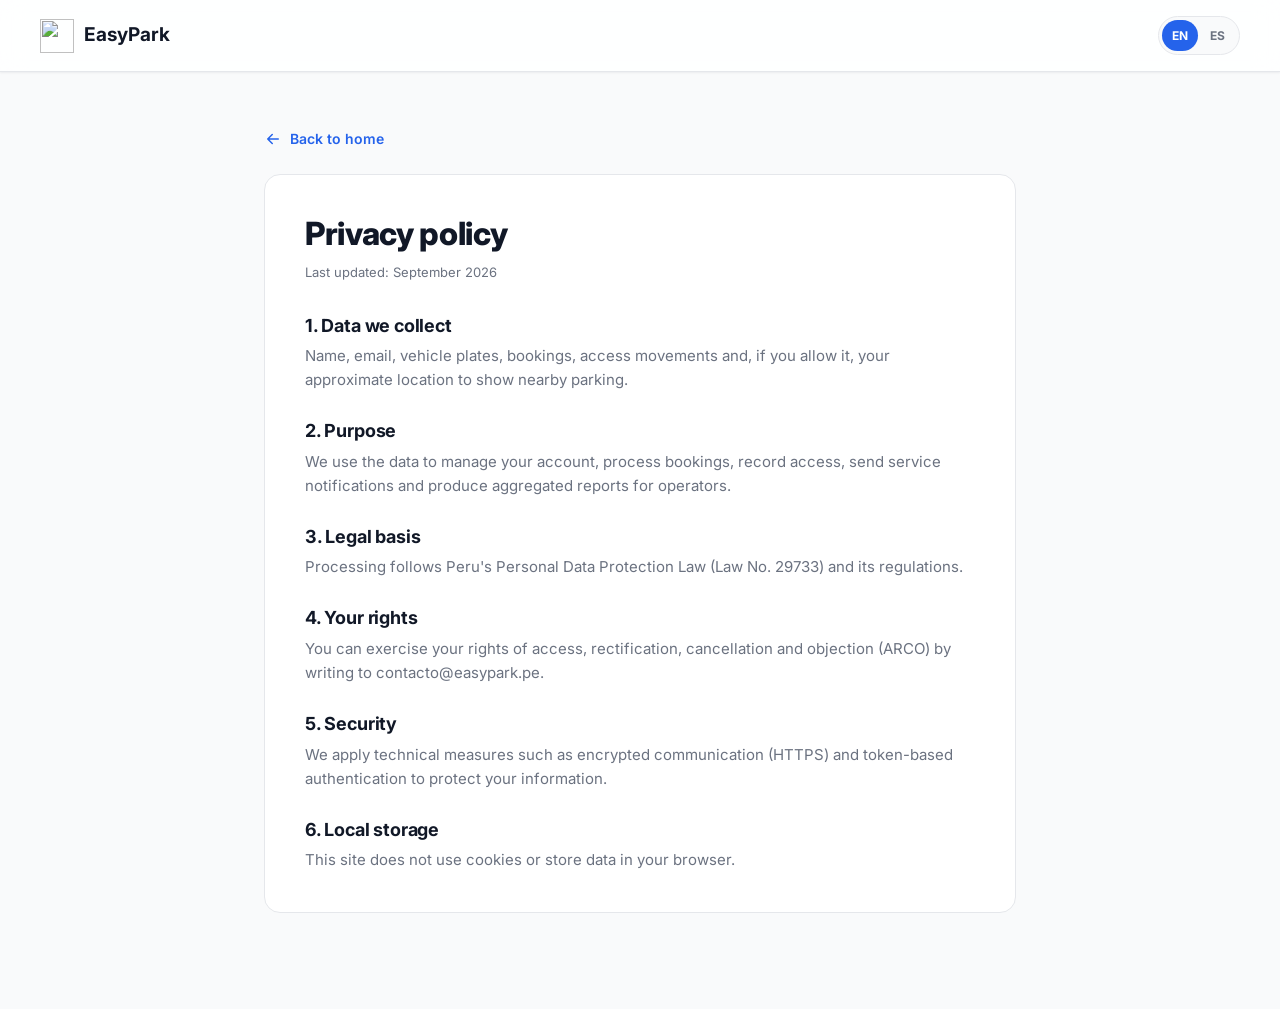
==== pages/privacy.html @ 04f18c06 "feat(privacy): add privacy policy page" ====
﻿<!DOCTYPE html>
<html lang="en">
<head>
    <meta charset="UTF-8" />
    <meta name="viewport" content="width=device-width, initial-scale=1.0" />
    <title>Privacy policy | EasyPark</title>
    <meta name="description" content="Privacy policy of EasyPark, an academic parking management platform by ApexCode (UPC)." />
    <meta name="robots" content="index, follow" />
    <link rel="icon" type="image/svg+xml" href="../assets/images/logo.svg" />
    <link rel="preconnect" href="https://fonts.googleapis.com" />
    <link rel="preconnect" href="https://fonts.gstatic.com" crossorigin />
    <link rel="stylesheet" href="https://fonts.googleapis.com/css2?family=Inter:wght@400;500;600;700;800&display=swap" />
    <link rel="stylesheet" href="../assets/css/styles.css" />
</head>
<body class="legal-page" data-title-key="legal.privacyTitle">

<svg class="sprite" aria-hidden="true" focusable="false">
    <symbol id="i-arrow" viewBox="0 0 24 24"><path d="M5 12h14M13 6l6 6-6 6"/></symbol>
</svg>

<header class="header scrolled" id="header">
    <div class="container nav-container">
        <a href="../index.html" class="brand" aria-label="EasyPark">
            <img src="../assets/images/logo.svg" alt="" width="34" height="34" />
            <span>EasyPark</span>
        </a>
        <div class="nav-actions">
            <div class="lang-switch" role="group" data-i18n-aria="a11y.lang" aria-label="Change language">
                <button type="button" class="lang-opt" data-lang="en" aria-pressed="true">EN</button>
                <button type="button" class="lang-opt" data-lang="es" aria-pressed="false">ES</button>
            </div>
        </div>
    </div>
</header>

<main class="legal-wrapper" id="main">
    <a href="../index.html" class="legal-back"><svg class="ico"><use href="#i-arrow"/></svg><span data-i18n="legal.back">Back to home</span></a>
    <article class="legal-card">
        <h1 data-i18n="legal.privacyTitle">Privacy policy</h1>
        <p class="legal-updated" data-i18n="legal.updated">Last updated: September 2026</p>
        <h2 data-i18n="legal.pr1Title">1. Data we collect</h2>
        <p data-i18n="legal.pr1">Name, email, vehicle plates, bookings, access movements and, if you allow it, your approximate location to show nearby parking.</p>
        <h2 data-i18n="legal.pr2Title">2. Purpose</h2>
        <p data-i18n="legal.pr2">We use the data to manage your account, process bookings, record access, send service notifications and produce aggregated reports for operators.</p>
        <h2 data-i18n="legal.pr3Title">3. Legal basis</h2>
        <p data-i18n="legal.pr3">Processing follows Peru's Personal Data Protection Law (Law No. 29733) and its regulations.</p>
        <h2 data-i18n="legal.pr4Title">4. Your rights</h2>
        <p data-i18n="legal.pr4">You can exercise your rights of access, rectification, cancellation and objection (ARCO) by writing to contacto@easypark.pe.</p>
        <h2 data-i18n="legal.pr5Title">5. Security</h2>
        <p data-i18n="legal.pr5">We apply technical measures such as encrypted communication (HTTPS) and token-based authentication to protect your information.</p>
        <h2 data-i18n="legal.pr6Title">6. Local storage</h2>
        <p data-i18n="legal.pr6">This site does not use cookies or store data in your browser.</p>
    </article>
</main>

<script src="../assets/i18n/i18n.js"></script>
<script>I18n.init();</script>
</body>
</html>
---- assets/css/styles.css ----
﻿:root {
    /* Brand & interaction */
    --primary: #2563EB;
    --primary-hover: #1D4ED8;
    --primary-tint: #EFF6FF;
    --primary-tint-2: #DBEAFE;

    /* Text & surfaces */
    --text: #111827;
    --text-2: #6B7280;
    --text-3: #9CA3AF;
    --border: #E5E7EB;
    --bg: #F9FAFB;
    --surface: #FFFFFF;
    --dark: #0F172A;
    --dark-2: #1E293B;

    /* Semantic (600 = graphics, 700 = text on tint) */
    --success: #16A34A;  --success-text: #15803D;  --success-bg: #DCFCE7;
    --danger: #DC2626;   --danger-text: #B91C1C;   --danger-bg: #FEE2E2;
    --warning: #F59E0B;  --warning-text: #B45309;  --warning-bg: #FEF3C7;

    /* Step accents */
    --step-1: #2563EB;
    --step-2: #16A34A;
    --step-3: #F59E0B;
    --step-4: #7C3AED;

    --radius-sm: 8px;
    --radius-md: 12px;
    --radius-lg: 16px;
    --radius-xl: 20px;
    --radius-pill: 999px;

    --shadow-sm: 0 1px 2px rgba(17, 24, 39, .06);
    --shadow-md: 0 8px 24px rgba(17, 24, 39, .08);
    --shadow-lg: 0 24px 48px rgba(37, 99, 235, .18);

    --container: 1320px;
    --header-h: 72px;
    --font: "Inter", system-ui, -apple-system, "Segoe UI", Roboto, sans-serif;
}

/* ================= Reset & base ================= */
*, *::before, *::after { box-sizing: border-box; margin: 0; padding: 0; }
html { scroll-behavior: smooth; scroll-padding-top: calc(var(--header-h) + 8px); -webkit-text-size-adjust: 100%; }
body { font-family: var(--font); font-size: 15px; line-height: 1.6; color: var(--text); background: var(--surface); overflow-x: hidden; }
img, svg { display: block; max-width: 100%; }
a { color: inherit; text-decoration: none; }
button { font: inherit; color: inherit; background: none; border: 0; cursor: pointer; }
ul, ol { list-style: none; }
h1, h2, h3, h4 { line-height: 1.2; letter-spacing: -0.01em; }
[hidden] { display: none !important; }

.sprite { position: absolute; width: 0; height: 0; overflow: hidden; }
.ico { width: 20px; height: 20px; flex-shrink: 0; fill: none; stroke: currentColor; stroke-width: 2; stroke-linecap: round; stroke-linejoin: round; }

:focus-visible { outline: 2px solid var(--primary); outline-offset: 2px; border-radius: 4px; }

.skip-link {
    position: absolute; left: 16px; top: -48px; z-index: 200;
    background: var(--primary); color: #fff; padding: 8px 16px; border-radius: var(--radius-sm); font-weight: 600;
    transition: top .2s;
}
.skip-link:focus { top: 12px; }

.container { width: 100%; max-width: var(--container); margin: 0 auto; padding: 0 40px; }
.container--narrow { max-width: 840px; }

/* ================= Typography helpers ================= */
.eyebrow {
    display: inline-block; font-size: 12px; font-weight: 700; letter-spacing: .08em; text-transform: uppercase;
    color: var(--primary); background: var(--primary-tint); padding: 6px 12px; border-radius: var(--radius-pill); margin-bottom: 16px;
}
.eyebrow--light { color: #BFDBFE; background: rgba(37, 99, 235, .22); }
h2 { font-size: clamp(28px, 3.2vw, 36px); font-weight: 800; margin-bottom: 16px; }
.muted { color: var(--text-2); font-size: 16px; }
.muted-light { color: #CBD5E1; font-size: 16px; }
.text-danger { color: var(--danger); }

/* ================= Buttons ================= */
.btn {
    display: inline-flex; align-items: center; justify-content: center; gap: 8px;
    font-size: 14px; font-weight: 600; line-height: 1; padding: 12px 20px; min-height: 44px;
    border-radius: var(--radius-sm); border: 1px solid transparent; white-space: nowrap;
    transition: background-color .2s, border-color .2s, color .2s, transform .1s, box-shadow .2s;
}
.btn:active { transform: translateY(1px); }
.btn .ico { width: 18px; height: 18px; }
.btn-lg { font-size: 15px; padding: 14px 24px; min-height: 52px; }
.btn-block { width: 100%; }
.btn-primary { background: var(--primary); color: #fff; box-shadow: 0 6px 16px rgba(37, 99, 235, .25); }
.btn-primary:hover { background: var(--primary-hover); }
.btn-outline { background: var(--surface); color: var(--text); border-color: var(--border); }
.btn-outline:hover { border-color: var(--primary); color: var(--primary); }
.btn-ghost { color: var(--text); }
.btn-ghost:hover { color: var(--primary); background: var(--primary-tint); }
.btn-white { background: #fff; color: var(--primary); }
.btn-white:hover { background: var(--primary-tint); }
.btn-outline-light { color: #fff; border-color: rgba(255, 255, 255, .55); }
.btn-outline-light:hover { background: rgba(255, 255, 255, .12); border-color: #fff; }

/* ================= Header ================= */
.header {
    position: sticky; top: 0; z-index: 100; height: var(--header-h);
    background: rgba(255, 255, 255, .86); backdrop-filter: saturate(160%) blur(12px);
    border-bottom: 1px solid transparent; transition: border-color .2s, box-shadow .2s;
}
.header.scrolled { border-color: var(--border); box-shadow: var(--shadow-sm); }
.nav-container { height: 100%; display: flex; align-items: center; justify-content: space-between; gap: 24px; }

.brand { display: inline-flex; align-items: center; gap: 10px; font-weight: 700; font-size: 19px; color: var(--text); flex-shrink: 0; }
.brand img { width: 34px; height: 34px; }
.brand--light { color: #fff; }

.nav-links { display: flex; align-items: center; gap: 4px; }
.nav-links > a {
    font-size: 14px; font-weight: 500; color: var(--text-2); padding: 8px 12px; border-radius: var(--radius-sm);
    white-space: nowrap; transition: color .2s, background-color .2s;
}
.nav-links > a:hover { color: var(--text); background: var(--bg); }
.nav-links > a.is-active { color: var(--primary); font-weight: 600; }
.nav-actions-mobile { display: none; }

.nav-actions { display: flex; align-items: center; gap: 8px; }

/* Language switch (navbar + floating) */
.lang-switch, .floating-lang {
    display: inline-flex; align-items: center; gap: 2px; padding: 3px;
    background: var(--bg); border: 1px solid var(--border); border-radius: var(--radius-pill);
}
.lang-opt {
    font-size: 12px; font-weight: 700; letter-spacing: .02em; color: var(--text-2);
    padding: 6px 10px; min-width: 36px; border-radius: var(--radius-pill); transition: background-color .2s, color .2s;
}
.lang-opt:hover { color: var(--text); }
.lang-opt[aria-pressed="true"] { background: var(--primary); color: #fff; }

.floating-lang {
    position: fixed; right: 20px; bottom: 20px; z-index: 90; gap: 4px; padding: 4px 4px 4px 12px;
    background: var(--surface); box-shadow: var(--shadow-md);
}
.floating-lang > .ico { width: 16px; height: 16px; color: var(--text-2); margin-right: 2px; }

.menu-btn {
    display: none; width: 44px; height: 44px; align-items: center; justify-content: center;
    border: 1px solid var(--border); border-radius: var(--radius-sm); background: var(--surface);
}
.menu-btn .ico-close { display: none; }
.menu-btn[aria-expanded="true"] .ico-open { display: none; }
.menu-btn[aria-expanded="true"] .ico-close { display: block; }

/* ================= Hero ================= */
.hero-section {
    position: relative; overflow: hidden; padding: 72px 0 88px;
    background:
            radial-gradient(900px 480px at 85% 10%, rgba(37, 99, 235, .12), transparent 60%),
            linear-gradient(180deg, var(--primary-tint) 0%, var(--surface) 100%);
}
.hero-grid { display: grid; grid-template-columns: 1.05fr 1fr; gap: 60px; align-items: center; }
.hero-title { font-size: clamp(38px, 4.6vw, 56px); font-weight: 800; line-height: 1.08; letter-spacing: -0.025em; margin-bottom: 20px; }
.hero-title span { display: block; }
.hero-title .accent { color: var(--primary); }
.hero-subtitle { font-size: 18px; color: var(--text-2); max-width: 560px; margin-bottom: 32px; }
.hero-cta { display: flex; flex-wrap: wrap; gap: 12px; margin-bottom: 40px; }
.hero-stats { display: flex; flex-wrap: wrap; gap: 40px; }
.hero-stats li { display: flex; flex-direction: column; }
.hero-stats strong { display: inline-flex; align-items: center; gap: 6px; font-size: 26px; font-weight: 700; }
.hero-stats span { font-size: 13px; color: var(--text-2); }
.ico-star { width: 20px; height: 20px; fill: var(--warning); stroke: var(--warning); }

.hero-panel {
    position: relative; aspect-ratio: 5 / 4; max-width: 560px; margin-left: auto;
    border-radius: var(--radius-xl); background: linear-gradient(145deg, #3B82F6, var(--primary) 55%, #1E40AF);
    box-shadow: var(--shadow-lg); display: grid; place-items: center;
}
.hero-mock {
    width: 64%; padding: 20px; border-radius: var(--radius-lg);
    background: rgba(255, 255, 255, .12); border: 1px solid rgba(255, 255, 255, .25); backdrop-filter: blur(6px);
}
.hm-row { display: flex; justify-content: space-between; align-items: center; color: #DBEAFE; font-size: 13px; margin-bottom: 16px; }
.hm-chip { font-size: 11px; font-weight: 700; color: #fff; background: rgba(255, 255, 255, .2); padding: 3px 10px; border-radius: var(--radius-pill); }
.hm-grid { display: grid; grid-template-columns: repeat(3, 1fr); gap: 8px; }
.slot { height: 36px; border-radius: 8px; }
.slot.free { background: #fff; }
.slot.busy { background: rgba(255, 255, 255, .25); }

.float-card {
    position: absolute; background: var(--surface); border-radius: var(--radius-md); box-shadow: var(--shadow-md);
    padding: 14px 16px; animation: float 6s ease-in-out infinite;
}
.float-card--top { top: 7%; left: -6%; display: flex; gap: 10px; align-items: center; }
.float-card--bottom { bottom: 8%; right: -4%; width: 210px; animation-delay: -3s; }
.fc-title { font-size: 14px; font-weight: 700; }
.fc-meta { font-size: 12px; color: var(--text-2); }
.fc-bar-head { display: flex; justify-content: space-between; font-size: 13px; color: var(--text-2); margin-bottom: 8px; }
.fc-bar-head strong { color: var(--text); }
@keyframes float { 0%, 100% { transform: translateY(0); } 50% { transform: translateY(-8px); } }

.dot { width: 10px; height: 10px; border-radius: 50%; flex-shrink: 0; }
.dot--ok { background: var(--success); box-shadow: 0 0 0 4px var(--success-bg); }
.dot--warn { background: var(--warning); box-shadow: 0 0 0 4px var(--warning-bg); }
.dot--info { background: var(--primary); box-shadow: 0 0 0 4px var(--primary-tint-2); }

.bar { height: 6px; background: var(--border); border-radius: var(--radius-pill); overflow: hidden; flex: 1; }
.bar i { display: block; height: 100%; width: var(--w); background: var(--primary); border-radius: inherit; }
.bar.sm { height: 6px; }

/* ================= Marquee ================= */
.marquee { overflow: hidden; background: var(--dark); color: #E2E8F0; padding: 16px 0; }
.marquee-track { display: flex; width: max-content; animation: marquee 38s linear infinite; }
.marquee-group { display: flex; align-items: center; gap: 24px; padding-right: 24px; }
.marquee-group span { font-size: 15px; font-weight: 600; white-space: nowrap; }
.marquee-group i { width: 8px; height: 8px; background: var(--primary); transform: rotate(45deg); border-radius: 2px; flex-shrink: 0; }
@keyframes marquee { to { transform: translateX(-50%); } }

/* ================= Sections ================= */
.section { padding: 96px 0; }
.section--soft { background: var(--bg); }
.section--dark { background: var(--dark); color: #fff; }
.section-head { text-align: center; max-width: 720px; margin: 0 auto 48px; }

.split { display: grid; grid-template-columns: 1fr 1fr; gap: 60px; align-items: center; }

/* Reveal animation */
.reveal { opacity: 0; transform: translateY(16px); transition: opacity .6s ease, transform .6s ease; }
.reveal.is-visible { opacity: 1; transform: none; }

/* ================= About ================= */
.mv-grid { display: grid; grid-template-columns: 1fr 1fr; gap: 16px; margin: 28px 0 32px; }
.mv-card { background: var(--surface); border: 1px solid var(--border); border-left: 3px solid var(--primary); border-radius: var(--radius-md); padding: 16px 20px; }
.mv-card h3 { font-size: 15px; font-weight: 700; margin-bottom: 6px; }
.mv-card p { font-size: 14px; color: var(--text-2); }

.panel { border-radius: var(--radius-xl); padding: 40px; display: grid; gap: 16px; }
.panel--blue { background: linear-gradient(145deg, var(--primary-tint), var(--primary-tint-2)); }
.panel--green { background: linear-gradient(145deg, #F0FDF4, var(--success-bg)); }
.panel--dark { background: linear-gradient(145deg, var(--dark-2), var(--dark)); }

.mini-card, .panel-note, .search-mock, .admin-mock {
    background: var(--surface); border-radius: var(--radius-md); box-shadow: var(--shadow-md); padding: 20px;
}
.mini-head { display: flex; justify-content: space-between; font-size: 14px; font-weight: 700; margin-bottom: 16px; }
.mini-head em { font-style: normal; font-weight: 500; color: var(--text-2); font-size: 13px; }
.mini-row { display: flex; align-items: center; gap: 12px; font-size: 13px; }
.mini-row + .mini-row { margin-top: 12px; }
.mini-row b { width: 36px; text-align: right; }
.tag { font-size: 11px; font-weight: 700; color: var(--primary); background: var(--primary-tint-2); padding: 3px 10px; border-radius: var(--radius-pill); }
.panel-note strong { display: block; font-size: 26px; color: var(--primary); }
.panel-note span { font-size: 14px; color: var(--text-2); }

/* ================= Benefits ================= */
.segment-toggle {
    display: flex; width: max-content; margin: 0 auto 40px; padding: 4px; gap: 4px;
    background: var(--surface); border: 1px solid var(--border); border-radius: var(--radius-pill); box-shadow: var(--shadow-sm);
}
.segment-btn { font-size: 14px; font-weight: 600; color: var(--text-2); padding: 10px 20px; border-radius: var(--radius-pill); transition: background-color .2s, color .2s; }
.segment-btn.is-active { background: var(--primary); color: #fff; }

.services-grid { display: grid; grid-template-columns: 1fr 1fr; gap: 48px; align-items: center; animation: fade .35s ease; }
@keyframes fade { from { opacity: 0; transform: translateY(6px); } to { opacity: 1; transform: none; } }

.accordion { display: grid; gap: 12px; }
.acc-item { background: var(--surface); border: 1px solid var(--border); border-radius: var(--radius-md); transition: border-color .2s, box-shadow .2s; }
.acc-item.is-open { border-color: var(--primary); box-shadow: 0 0 0 3px var(--primary-tint); }
.acc-head { width: 100%; display: flex; align-items: center; gap: 14px; padding: 18px 20px; text-align: left; }
.acc-ico {
    width: 40px; height: 40px; display: grid; place-items: center; flex-shrink: 0;
    border-radius: var(--radius-sm); background: var(--primary-tint); color: var(--primary);
}
.acc-title { flex: 1; font-size: 16px; font-weight: 700; }
.acc-arrow {
    width: 32px; height: 32px; padding: 7px; border-radius: 50%; background: var(--bg); color: var(--text-2);
    transition: transform .25s, background-color .2s, color .2s;
}
.acc-item.is-open .acc-arrow { transform: rotate(90deg); background: var(--primary); color: #fff; }
.acc-body { overflow: hidden; max-height: 0; transition: max-height .3s ease; }
.acc-body p { padding: 0 20px 20px 74px; color: var(--text-2); font-size: 14px; }

.search-bar { display: flex; align-items: center; gap: 10px; padding: 10px 14px; border: 1px solid var(--border); border-radius: var(--radius-sm); font-size: 14px; color: var(--text-2); margin-bottom: 12px; }
.search-bar .ico { width: 18px; height: 18px; }
.result { display: flex; justify-content: space-between; align-items: center; padding: 12px 14px; border-radius: var(--radius-sm); border: 1px solid transparent; }
.result.is-active { background: #F0FDF4; border-color: #BBF7D0; }
.r-title { font-size: 14px; font-weight: 700; }
.r-meta { font-size: 12px; color: var(--text-2); }
.result b { font-size: 14px; color: var(--success-text); }
.search-cta { margin-top: 12px; text-align: center; font-size: 14px; font-weight: 600; color: #fff; background: var(--success-text); padding: 12px; border-radius: var(--radius-sm); }

.am-head { display: flex; justify-content: space-between; font-size: 14px; font-weight: 700; margin-bottom: 16px; }
.am-head em { font-style: normal; font-size: 11px; font-weight: 700; color: var(--primary); background: var(--primary-tint-2); padding: 3px 10px; border-radius: var(--radius-pill); }
.am-kpis { display: grid; grid-template-columns: repeat(3, 1fr); gap: 10px; margin-bottom: 16px; }
.am-kpis div { background: var(--bg); border-radius: var(--radius-sm); padding: 12px; }
.am-kpis p { font-size: 12px; color: var(--text-2); }
.am-kpis strong { font-size: 20px; }
.am-item { display: flex; align-items: center; gap: 12px; font-size: 13px; padding: 8px 4px; }
.am-item + .am-item { border-top: 1px solid var(--border); }

/* ================= Steps ================= */
.steps-grid { display: grid; grid-template-columns: repeat(4, 1fr); gap: 20px; counter-reset: none; }
.step-card {
    --accent: var(--step-1);
    background: var(--surface); border: 1px solid var(--border); border-radius: var(--radius-lg); overflow: hidden;
    transition: transform .25s, box-shadow .25s;
}
.step-card:hover { transform: translateY(-4px); box-shadow: var(--shadow-md); }
.step-card--2 { --accent: var(--step-2); }
.step-card--3 { --accent: var(--step-3); }
.step-card--4 { --accent: var(--step-4); }
.step-top {
    position: relative; height: 150px; display: grid; place-items: center;
    background: color-mix(in srgb, var(--accent) 14%, white);
    border-bottom-left-radius: 50% 24px; border-bottom-right-radius: 50% 24px;
}
.step-num {
    position: absolute; top: 14px; left: 14px; width: 36px; height: 36px; display: grid; place-items: center;
    font-size: 13px; font-weight: 800; background: var(--surface); color: var(--accent); border-radius: 50%; box-shadow: var(--shadow-sm);
}
.step-ill { width: 140px; height: auto; }
.ill-card { fill: #fff; }
.ill-soft { fill: color-mix(in srgb, var(--accent) 25%, white); }
.ill-accent { fill: var(--accent); }
.ill-dark { fill: var(--text); }
.ill-stroke { stroke: var(--accent); stroke-width: 2; }
.ill-line { fill: none; stroke: var(--accent); stroke-width: 2.5; stroke-linecap: round; stroke-linejoin: round; }
.ill-line--light { stroke: #fff; }
.ill-line--soft { stroke: color-mix(in srgb, var(--accent) 25%, white); stroke-dasharray: 4 4; }
.step-body { padding: 24px; }
.step-body h3 { font-size: 16px; font-weight: 700; margin-bottom: 8px; }
.step-body p { font-size: 14px; color: var(--text-2); }

/* ================= CTA banner ================= */
.cta-banner-section { padding: 0 0 96px; }
.cta-banner {
    text-align: center; padding: 56px 40px; border-radius: var(--radius-xl);
    background: linear-gradient(135deg, var(--primary-tint), var(--primary-tint-2)); border: 1px solid #BFDBFE;
}
.cta-banner p { color: var(--text-2); font-size: 16px; max-width: 560px; margin: 0 auto 28px; }

/* ================= Features (dark) ================= */
.features-grid { display: grid; grid-template-columns: 1fr 1.15fr; gap: 32px; align-items: stretch; }
.feature-tabs { display: grid; gap: 10px; }
.feature-tab {
    display: flex; align-items: center; gap: 14px; width: 100%; text-align: left; padding: 16px 20px;
    font-size: 15px; font-weight: 600; color: #CBD5E1;
    background: rgba(255, 255, 255, .04); border: 1px solid rgba(255, 255, 255, .08); border-radius: var(--radius-md);
    transition: background-color .2s, border-color .2s, color .2s;
}
.feature-tab span { flex: 1; }
.feature-tab .chev { width: 18px; height: 18px; opacity: .5; transition: transform .2s, opacity .2s; }
.feature-tab:hover { background: rgba(255, 255, 255, .08); color: #fff; }
.feature-tab.is-active { background: var(--surface); color: var(--text); border-color: var(--surface); }
.feature-tab.is-active > .ico:first-child { color: var(--primary); }
.feature-tab.is-active .chev { opacity: 1; transform: translateX(3px); color: var(--primary); }
.feature-panel {
    padding: 40px; border-radius: var(--radius-xl);
    background: linear-gradient(160deg, rgba(37, 99, 235, .28), rgba(37, 99, 235, .06)); border: 1px solid rgba(147, 197, 253, .2);
}
.feature-panel-ico { width: 56px; height: 56px; display: grid; place-items: center; border-radius: var(--radius-md); background: var(--primary); margin-bottom: 24px; }
.feature-panel-ico .ico { width: 26px; height: 26px; color: #fff; }
.feature-panel h3 { font-size: 24px; font-weight: 700; margin-bottom: 12px; }
.feature-panel p { color: #CBD5E1; font-size: 16px; margin-bottom: 24px; }
.feature-panel.is-changing { animation: fade .3s ease; }

/* ================= Check list ================= */
.check-list { display: grid; gap: 12px; margin: 24px 0; }
.check-list li { display: flex; align-items: flex-start; gap: 12px; font-size: 15px; color: var(--text); }
.check-list .ico {
    width: 22px; height: 22px; padding: 4px; border-radius: 50%; margin-top: 1px;
    background: var(--success-bg); color: var(--success-text); stroke-width: 3;
}
.check-list--light li { color: #E2E8F0; }
.check-list--light .ico { background: rgba(22, 163, 74, .2); color: #4ADE80; }

/* ================= IoT ================= */
.chip { display: inline-flex; margin-top: 20px; font-size: 13px; font-weight: 600; color: var(--primary); background: var(--primary-tint); border: 1px solid var(--primary-tint-2); padding: 8px 14px; border-radius: var(--radius-pill); }
.iot { color: #E2E8F0; }
.iot-head { display: flex; align-items: center; gap: 10px; font-size: 14px; font-weight: 600; margin-bottom: 20px; }
.iot-head span { flex: 1; }
.iot-head em { font-style: normal; color: #4ADE80; }
.iot-grid { display: grid; grid-template-columns: repeat(4, 1fr); gap: 10px; }
.sensor { height: 44px; border-radius: 8px; background: rgba(255, 255, 255, .08); border: 1px solid rgba(255, 255, 255, .08); }
.sensor.on { background: rgba(37, 99, 235, .55); border-color: rgba(147, 197, 253, .45); }
.iot-foot { margin-top: 20px; font-size: 13px; color: #94A3B8; }

/* ================= Team ================= */
.team-grid { display: grid; grid-template-columns: repeat(6, 1fr); gap: 20px; }
.team-card {
    grid-column: span 2; text-align: center; background: var(--surface); border: 1px solid var(--border);
    border-radius: var(--radius-lg); padding: 32px 24px; transition: transform .25s, box-shadow .25s, border-color .25s;
}
.team-card:nth-child(4) { grid-column: 2 / span 2; }
.team-card:hover { transform: translateY(-4px); box-shadow: var(--shadow-md); border-color: var(--primary-tint-2); }
.team-avatar {
    position: relative; width: 112px; height: 112px; margin: 0 auto 20px; border-radius: 50%; overflow: hidden;
    background: linear-gradient(145deg, var(--primary-tint-2), var(--primary-tint)); box-shadow: 0 0 0 4px var(--surface), 0 0 0 6px var(--primary-tint-2);
}
.team-avatar img { width: 100%; height: 100%; object-fit: cover; object-position: center 20%; }
.team-avatar.no-photo::after {
    content: attr(data-initials); position: absolute; inset: 0; display: grid; place-items: center;
    font-size: 32px; font-weight: 800; color: var(--primary);
}
.team-card h3 { font-size: 16px; font-weight: 700; margin-bottom: 4px; }
.team-role { font-size: 13px; font-weight: 600; color: var(--primary); margin-bottom: 12px; }
.team-bio { font-size: 14px; color: var(--text-2); }

.video-split { display: grid; grid-template-columns: 1fr 1.4fr; gap: 40px; align-items: center; margin-top: 56px; }
.video-split h3 { font-size: 24px; font-weight: 700; margin-bottom: 8px; }

.video-frame {
    position: relative; aspect-ratio: 16 / 9; border-radius: var(--radius-lg); overflow: hidden;
    background: radial-gradient(circle at 30% 20%, #1E3A8A, var(--dark) 70%);
    display: grid; place-items: center; box-shadow: var(--shadow-md);
}
.video-frame iframe { position: absolute; inset: 0; width: 100%; height: 100%; border: 0; }
.video-play {
    width: 72px; height: 72px; display: grid; place-items: center; border-radius: 50%;
    background: var(--primary); color: #fff; box-shadow: 0 0 0 10px rgba(37, 99, 235, .25); transition: transform .2s;
}
.video-play:hover { transform: scale(1.06); }
.video-play .ico { width: 28px; height: 28px; fill: currentColor; margin-left: 4px; }
.video-soon { position: absolute; bottom: 16px; font-size: 13px; color: #CBD5E1; }
.video-frame.is-empty .video-play { opacity: .55; cursor: default; }
.video-frame.is-empty .video-play:hover { transform: none; }
.video-caption { text-align: center; font-size: 13px; color: var(--text-2); margin-top: 12px; }

/* ================= Testimonials ================= */
.grid { display: grid; gap: 20px; }
.grid-3 { grid-template-columns: repeat(3, 1fr); }
.quote { background: var(--surface); border: 1px solid var(--border); border-radius: var(--radius-lg); padding: 28px; display: flex; flex-direction: column; gap: 16px; }
.stars { display: flex; gap: 2px; }
.stars .ico { width: 16px; height: 16px; fill: var(--warning); stroke: var(--warning); }
.quote blockquote { flex: 1; font-size: 15px; color: var(--text); }
.author { display: flex; align-items: center; gap: 12px; }
.author strong { display: block; font-size: 14px; }
.author em { font-style: normal; font-size: 13px; color: var(--text-2); }
.avatar { width: 40px; height: 40px; display: grid; place-items: center; border-radius: 50%; font-size: 13px; font-weight: 700; color: var(--primary); background: var(--primary-tint-2); flex-shrink: 0; }

/* ================= Plans ================= */
.plan-toggle {
    display: flex; width: max-content; margin: -16px auto 40px; padding: 4px; gap: 4px;
    background: var(--surface); border: 1px solid var(--border); border-radius: var(--radius-pill);
}
.plan-toggle-btn { font-size: 14px; font-weight: 600; color: var(--text-2); padding: 8px 20px; border-radius: var(--radius-pill); }
.plan-toggle-btn.is-active { background: var(--text); color: #fff; }
.plans-grid { display: grid; grid-template-columns: repeat(3, 1fr); gap: 20px; align-items: stretch; }
.plan {
    position: relative; display: flex; flex-direction: column; background: var(--surface);
    border: 1px solid var(--border); border-radius: var(--radius-lg); padding: 32px 28px;
}
.plan h3 { font-size: 18px; font-weight: 700; }
.plan-sub { font-size: 14px; color: var(--text-2); margin-top: 4px; }
.price { font-size: 40px; font-weight: 800; margin: 20px 0 4px; letter-spacing: -0.02em; }
.price small { font-size: 14px; font-weight: 500; color: var(--text-2); }
.save-badge { display: inline-block; width: max-content; font-size: 12px; font-weight: 700; color: var(--success-text); background: var(--success-bg); padding: 4px 10px; border-radius: var(--radius-pill); }
.plan .check-list { flex: 1; margin: 20px 0 28px; }
.plan .check-list li { font-size: 14px; }
.plan--featured { border: 2px solid var(--primary); box-shadow: var(--shadow-lg); }
.badge {
    position: absolute; top: -13px; left: 50%; transform: translateX(-50%); font-size: 11px; font-weight: 700;
    letter-spacing: .04em; text-transform: uppercase; color: #fff; background: var(--primary); padding: 5px 14px; border-radius: var(--radius-pill);
}

/* ================= FAQ ================= */
.faq { display: grid; gap: 12px; }
.faq-item .acc-head { padding: 20px 24px; }
.faq-item .acc-body p { padding: 0 24px 20px; }
.acc-plus { width: 22px; height: 22px; color: var(--primary); transition: transform .25s; }
.acc-item.is-open .acc-plus { transform: rotate(45deg); }

/* ================= Contact ================= */
.contact-list { display: grid; gap: 16px; margin-top: 28px; }
.contact-list li { display: flex; align-items: center; gap: 14px; font-size: 15px; }
.contact-list a:hover { color: var(--primary); }
.contact-ico { width: 44px; height: 44px; display: grid; place-items: center; border-radius: var(--radius-sm); background: var(--primary-tint); color: var(--primary); }
.form { background: var(--surface); border: 1px solid var(--border); border-radius: var(--radius-lg); padding: 32px; box-shadow: var(--shadow-md); display: grid; gap: 18px; }
.field { display: grid; gap: 6px; }
.field label { font-size: 12px; font-weight: 600; }
.field input, .field textarea {
    font: inherit; font-size: 14px; color: var(--text); width: 100%; min-height: 44px; padding: 10px 14px;
    border: 1px solid var(--border); border-radius: var(--radius-sm); background: var(--surface); transition: border-color .2s, box-shadow .2s;
}
.field textarea { resize: vertical; }
.field input::placeholder, .field textarea::placeholder { color: var(--text-3); }
.field input:focus, .field textarea:focus { outline: none; border-color: var(--primary); box-shadow: 0 0 0 3px var(--primary-tint-2); }
.field.has-error input, .field.has-error textarea { border-color: var(--danger); }
.error { font-size: 12px; color: var(--danger-text); min-height: 0; }
.form-ok { font-size: 14px; font-weight: 600; color: var(--success-text); background: var(--success-bg); padding: 12px 16px; border-radius: var(--radius-sm); text-align: center; }

/* ================= Final CTA ================= */
.final-cta { background: linear-gradient(135deg, var(--primary), #1E40AF); color: #fff; padding: 80px 0; }
.final-cta-inner { text-align: center; }
.final-cta p { font-size: 17px; color: #DBEAFE; max-width: 560px; margin: 0 auto 32px; }
.final-cta-buttons { display: flex; justify-content: center; flex-wrap: wrap; gap: 12px; }

/* ================= Footer ================= */
.footer { background: var(--dark); color: #94A3B8; padding: 72px 0 28px; }
.footer-top { display: grid; grid-template-columns: 1.6fr repeat(3, 1fr); gap: 40px; padding-bottom: 40px; border-bottom: 1px solid rgba(255, 255, 255, .08); }
.footer-brand p { font-size: 14px; margin: 16px 0 20px; max-width: 320px; }
.social-links { display: flex; gap: 10px; }
.social-btn {
    width: 40px; height: 40px; display: grid; place-items: center; border-radius: 50%;
    background: rgba(255, 255, 255, .06); color: #E2E8F0; transition: background-color .2s, color .2s;
}
.social-btn:hover { background: var(--primary); color: #fff; }
.social-btn .ico { width: 18px; height: 18px; }
.footer-col h4 { font-size: 14px; font-weight: 700; color: #fff; margin-bottom: 16px; }
.footer-col ul { display: grid; gap: 10px; }
.footer-col a { font-size: 14px; transition: color .2s; }
.footer-col a:hover { color: #fff; }
.footer-bottom { display: flex; justify-content: space-between; align-items: center; flex-wrap: wrap; gap: 12px; padding-top: 24px; font-size: 13px; }
.footer-legal { display: flex; gap: 20px; }
.footer-legal a:hover { color: #fff; }

/* ================= Legal pages ================= */
.legal-page { background: var(--bg); }
.legal-wrapper { max-width: 800px; margin: 0 auto; padding: 56px 24px 96px; }
.legal-back { display: inline-flex; align-items: center; gap: 8px; font-size: 14px; font-weight: 600; color: var(--primary); margin-bottom: 24px; }
.legal-back .ico { width: 18px; height: 18px; transform: rotate(180deg); }
.legal-card { background: var(--surface); border: 1px solid var(--border); border-radius: var(--radius-lg); padding: 40px; }
.legal-card h1 { font-size: 32px; font-weight: 800; margin-bottom: 8px; }
.legal-updated { font-size: 13px; color: var(--text-2); margin-bottom: 32px; }
.legal-card h2 { font-size: 18px; font-weight: 700; margin: 28px 0 8px; }
.legal-card p { color: var(--text-2); }

/* ================= Responsive ================= */
/* Laptop: 1024–1279 */
@media (max-width: 1279px) {
    .container { padding: 0 24px; }
    .nav-links > a { padding: 8px 8px; }
    .hero-grid { gap: 40px; }
}

/* Tablet: 768–1023 */
@media (max-width: 1023px) {
    .menu-btn { display: inline-flex; }
    .hide-sm { display: none; }
    .nav-links {
        position: fixed; top: var(--header-h); left: 0; right: 0; flex-direction: column; align-items: stretch; gap: 4px;
        padding: 16px 24px 24px; background: var(--surface); border-bottom: 1px solid var(--border); box-shadow: var(--shadow-md);
        transform: translateY(-8px); opacity: 0; visibility: hidden; transition: opacity .2s, transform .2s, visibility .2s;
        max-height: calc(100vh - var(--header-h)); overflow-y: auto;
    }
    .nav-links.is-open { transform: none; opacity: 1; visibility: visible; }
    .nav-links > a { padding: 12px; font-size: 15px; }
    .nav-actions-mobile { display: grid; grid-template-columns: 1fr 1fr; gap: 8px; margin-top: 8px; padding-top: 16px; border-top: 1px solid var(--border); }

    .hero-grid, .split, .services-grid, .features-grid, .video-split { grid-template-columns: 1fr; }
    .hero-panel { margin: 0 auto; }
    .section { padding: 72px 0; }
    .steps-grid { grid-template-columns: repeat(2, 1fr); }
    .team-grid { grid-template-columns: repeat(2, 1fr); }
    .team-card, .team-card:nth-child(4) { grid-column: auto; }
    .team-card:last-child { grid-column: 1 / -1; max-width: 50%; justify-self: center; }
    .grid-3, .plans-grid { grid-template-columns: 1fr; max-width: 520px; margin-inline: auto; }
    .plan--featured { order: -1; }
    .footer-top { grid-template-columns: 1fr 1fr 1fr; }
    .footer-brand { grid-column: 1 / -1; }
}

/* Phone: < 768 */
@media (max-width: 767px) {
    body { font-size: 14px; }
    .container { padding: 0 16px; }
    .hero-section { padding: 48px 0 64px; }
    .hero-subtitle { font-size: 16px; }
    .hero-cta { flex-direction: column; }
    .hero-cta .btn { width: 100%; }
    .hero-stats { gap: 24px; }
    .float-card--top { left: 4px; top: -14px; }
    .float-card--bottom { right: 4px; bottom: -14px; width: 180px; }
    .hero-mock { width: 76%; padding: 16px; }
    .panel { padding: 24px 16px; }
    .mv-grid { grid-template-columns: 1fr; }
    .segment-toggle { width: 100%; }
    .segment-btn { flex: 1; padding: 10px 12px; }
    .acc-body p { padding-left: 20px; }
    .steps-grid, .team-grid { grid-template-columns: 1fr; }
    .team-card:last-child { max-width: none; }
    .cta-banner { padding: 40px 20px; }
    .feature-panel { padding: 28px 20px; }
    .form { padding: 24px 16px; }
    .footer-top { grid-template-columns: 1fr 1fr; }
    .footer-bottom { flex-direction: column; align-items: flex-start; }
    .floating-lang { display: none; }
    .hero-panel { aspect-ratio: 1 / 1; margin-top: 24px; }
    .legal-card { padding: 28px 20px; }
}

@media (prefers-reduced-motion: reduce) {
    *, *::before, *::after { animation-duration: .01ms !important; animation-iteration-count: 1 !important; transition-duration: .01ms !important; scroll-behavior: auto !important; }
    .reveal { opacity: 1; transform: none; }
}
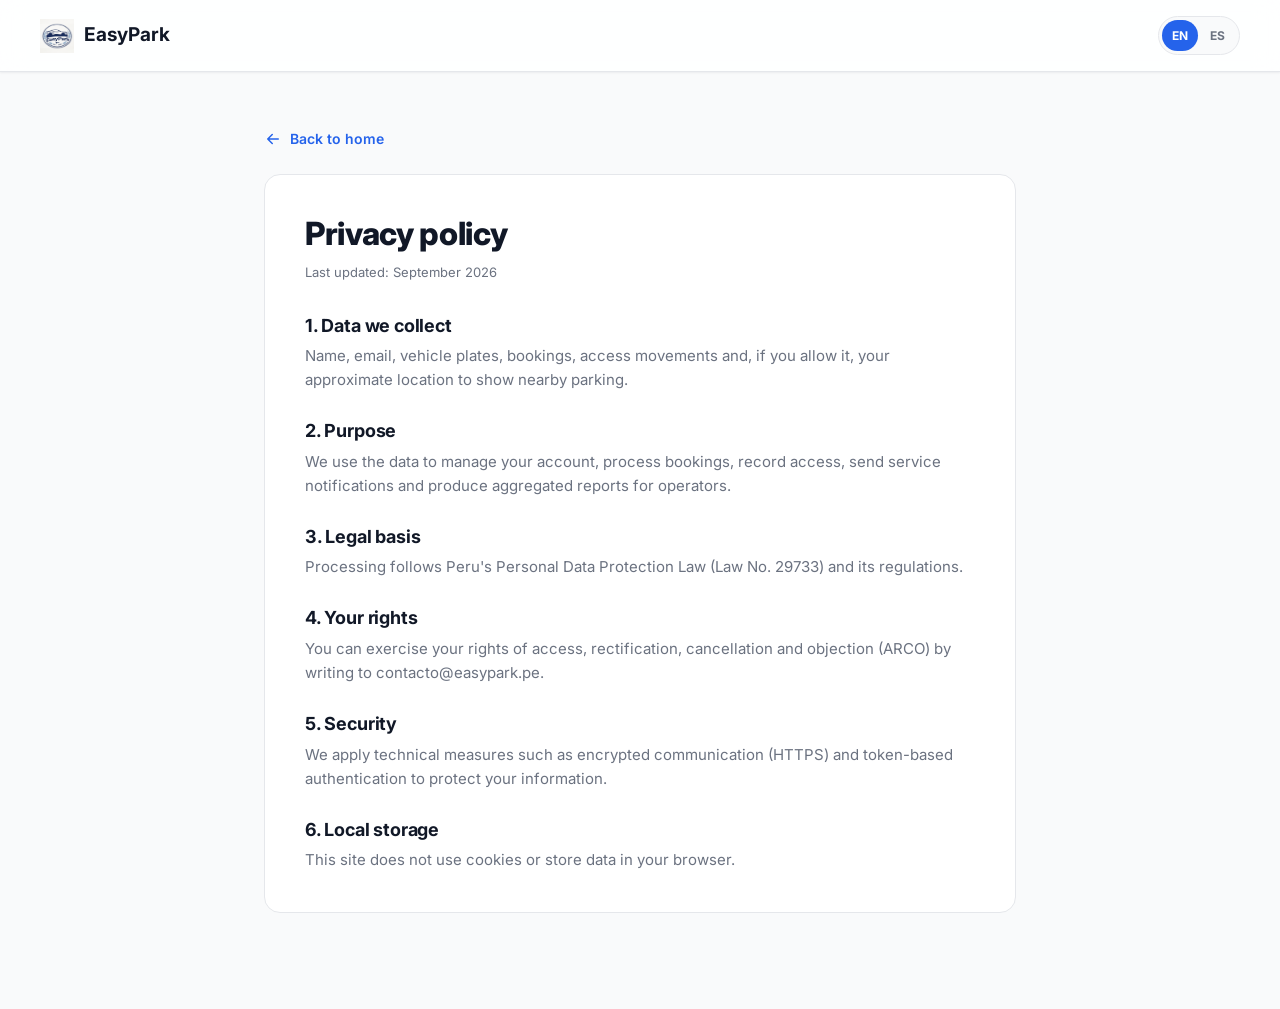
==== commit a45cddff: "feat(terms): update logo file format from SVG to JPEG" ====
--- a/pages/privacy.html
+++ b/pages/privacy.html
@@ -6,7 +6,7 @@
     <title>Privacy policy | EasyPark</title>
     <meta name="description" content="Privacy policy of EasyPark, an academic parking management platform by ApexCode (UPC)." />
     <meta name="robots" content="index, follow" />
-    <link rel="icon" type="image/svg+xml" href="../assets/images/logo.svg" />
+    <link rel="icon" type="image/svg+xml" href="../assets/images/logo.jpeg" />
     <link rel="preconnect" href="https://fonts.googleapis.com" />
     <link rel="preconnect" href="https://fonts.gstatic.com" crossorigin />
     <link rel="stylesheet" href="https://fonts.googleapis.com/css2?family=Inter:wght@400;500;600;700;800&display=swap" />
@@ -21,7 +21,7 @@
 <header class="header scrolled" id="header">
     <div class="container nav-container">
         <a href="../index.html" class="brand" aria-label="EasyPark">
-            <img src="../assets/images/logo.svg" alt="" width="34" height="34" />
+            <img src="../assets/images/logo.jpeg" alt="" width="34" height="34" />
             <span>EasyPark</span>
         </a>
         <div class="nav-actions">
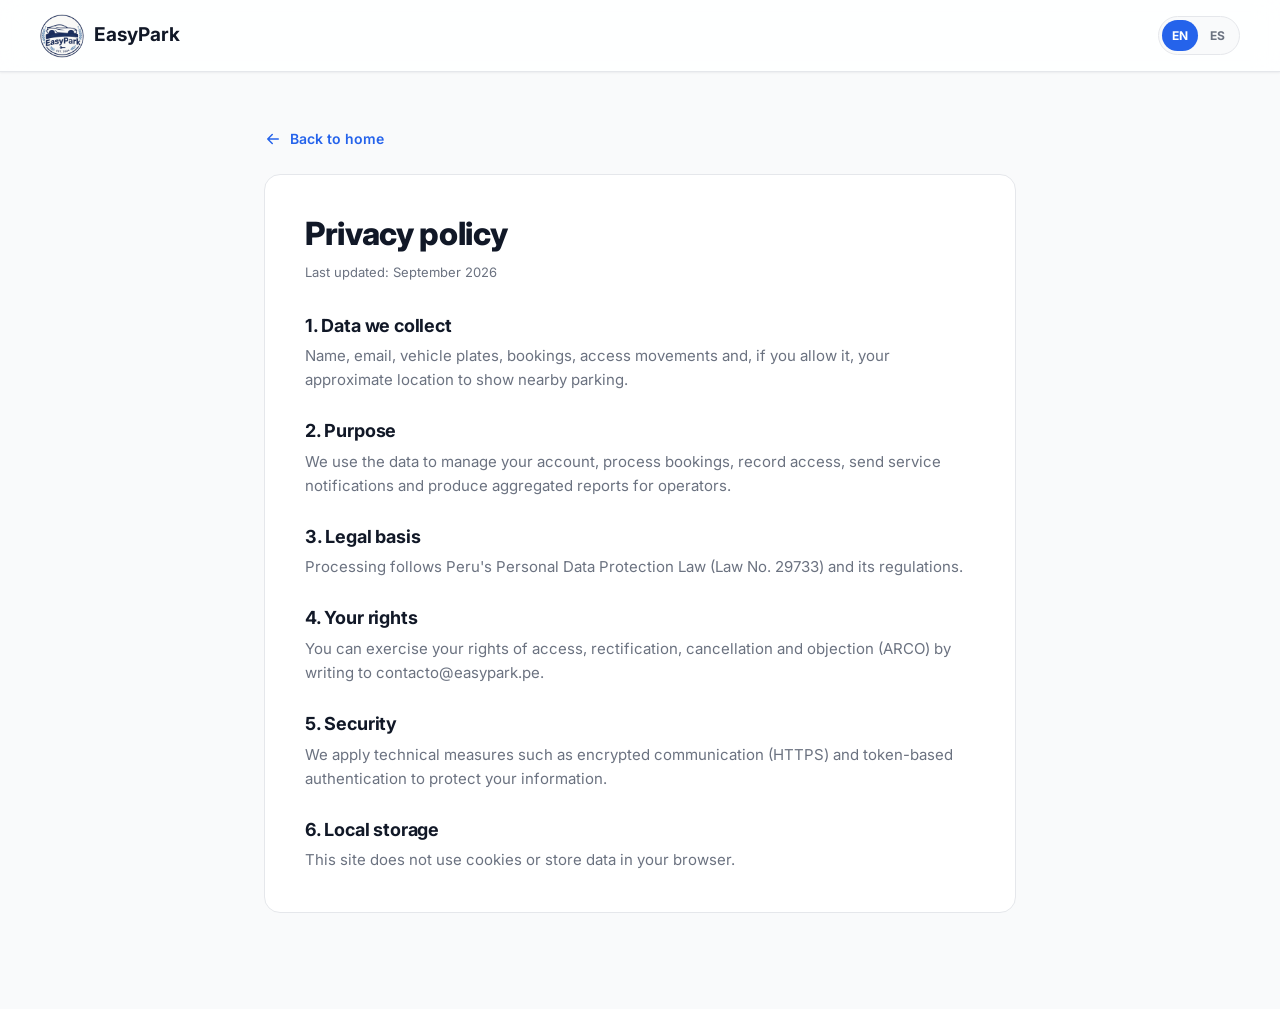
==== commit 8ebe598a: "feat(landing): update logo icon." ====
--- a/pages/privacy.html
+++ b/pages/privacy.html
@@ -6,7 +6,7 @@
     <title>Privacy policy | EasyPark</title>
     <meta name="description" content="Privacy policy of EasyPark, an academic parking management platform by ApexCode (UPC)." />
     <meta name="robots" content="index, follow" />
-    <link rel="icon" type="image/svg+xml" href="../assets/images/logo.jpeg" />
+    <link rel="icon" type="image/jpeg" href="../assets/images/logo.jpeg" />
     <link rel="preconnect" href="https://fonts.googleapis.com" />
     <link rel="preconnect" href="https://fonts.gstatic.com" crossorigin />
     <link rel="stylesheet" href="https://fonts.googleapis.com/css2?family=Inter:wght@400;500;600;700;800&display=swap" />
@@ -21,7 +21,7 @@
 <header class="header scrolled" id="header">
     <div class="container nav-container">
         <a href="../index.html" class="brand" aria-label="EasyPark">
-            <img src="../assets/images/logo.jpeg" alt="" width="34" height="34" />
+            <img src="../assets/images/logo.jpeg" alt="" width="44" height="44" />
             <span>EasyPark</span>
         </a>
         <div class="nav-actions">
--- a/assets/css/styles.css
+++ b/assets/css/styles.css
@@ -110,7 +110,7 @@
 .nav-container { height: 100%; display: flex; align-items: center; justify-content: space-between; gap: 24px; }
 
 .brand { display: inline-flex; align-items: center; gap: 10px; font-weight: 700; font-size: 19px; color: var(--text); flex-shrink: 0; }
-.brand img { width: 34px; height: 34px; }
+.brand img { width: 44px; height: 44px; border-radius: 50%; object-fit: cover; background: #fff; }
 .brand--light { color: #fff; }
 
 .nav-links { display: flex; align-items: center; gap: 4px; }
